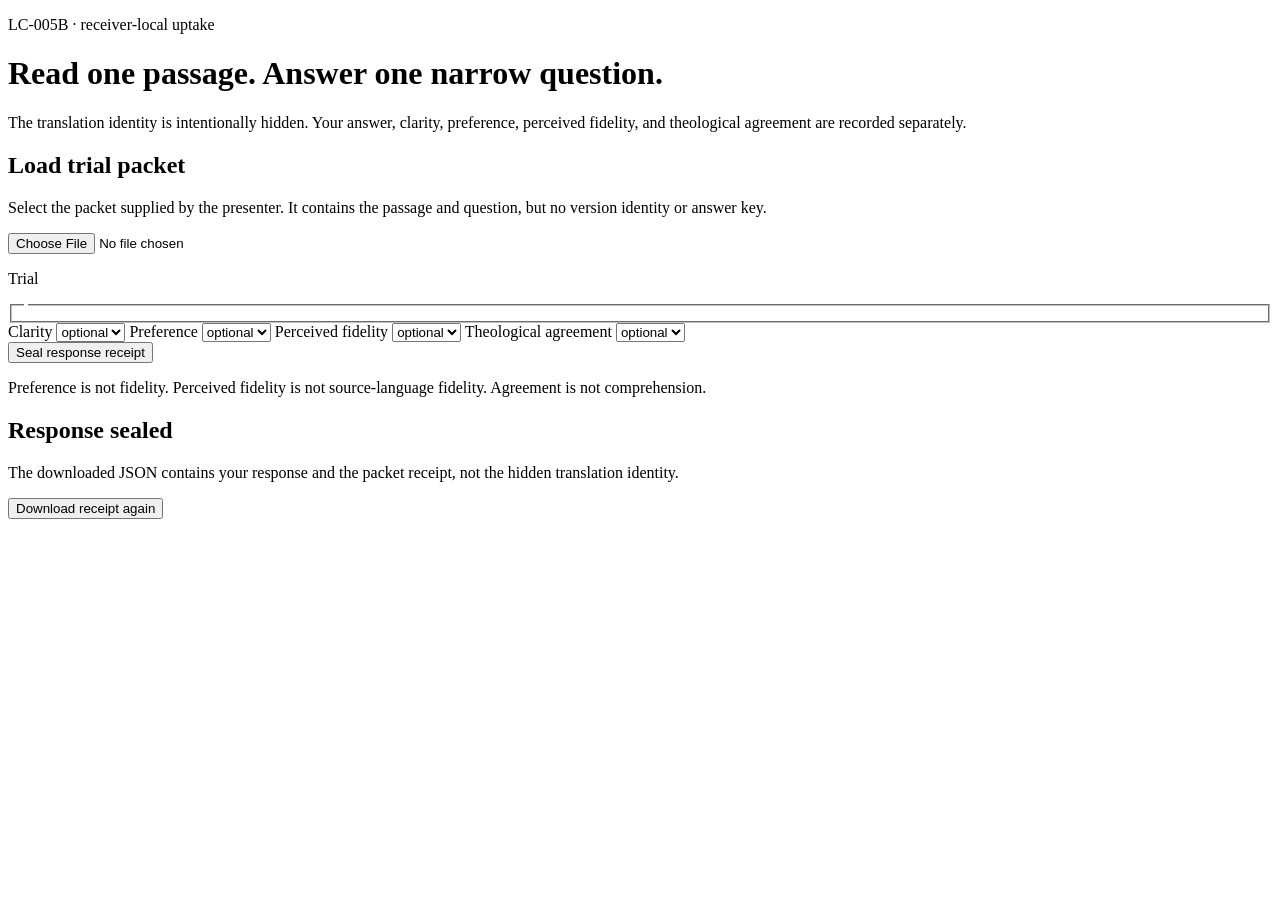
==== tools/linguistic-carry/survey/index.html @ 16979d3a "LC-005: add blinded participant survey surface" ====
<!doctype html>
<html lang="en">
<head>
  <meta charset="utf-8">
  <meta name="viewport" content="width=device-width,initial-scale=1">
  <title>Receiver Study</title>
  <link rel="stylesheet" href="./survey.css">
</head>
<body>
  <main class="shell">
    <header class="mast">
      <p class="eyebrow">LC-005B · receiver-local uptake</p>
      <h1>Read one passage. Answer one narrow question.</h1>
      <p class="lede">The translation identity is intentionally hidden. Your answer, clarity, preference, perceived fidelity, and theological agreement are recorded separately.</p>
    </header>

    <section id="loader" class="panel">
      <h2>Load trial packet</h2>
      <p>Select the packet supplied by the presenter. It contains the passage and question, but no version identity or answer key.</p>
      <input id="packet-file" type="file" accept=".json,application/json">
      <p id="load-status" class="status" aria-live="polite"></p>
    </section>

    <form id="study-form" class="panel hidden">
      <div class="receipt-line"><span>Trial</span><code id="trial-label"></code></div>
      <blockquote id="passage"></blockquote>
      <fieldset>
        <legend id="prompt"></legend>
        <div id="options" class="options"></div>
      </fieldset>

      <div class="ratings">
        <label>Clarity <select name="clarity_1_5"><option value="">optional</option><option>1</option><option>2</option><option>3</option><option>4</option><option>5</option></select></label>
        <label>Preference <select name="preference_1_5"><option value="">optional</option><option>1</option><option>2</option><option>3</option><option>4</option><option>5</option></select></label>
        <label>Perceived fidelity <select name="perceived_fidelity_1_5"><option value="">optional</option><option>1</option><option>2</option><option>3</option><option>4</option><option>5</option></select></label>
        <label>Theological agreement <select name="theological_agreement_1_5"><option value="">optional</option><option>1</option><option>2</option><option>3</option><option>4</option><option>5</option></select></label>
      </div>

      <button type="submit">Seal response receipt</button>
      <p class="fine">Preference is not fidelity. Perceived fidelity is not source-language fidelity. Agreement is not comprehension.</p>
      <p id="form-status" class="status" aria-live="polite"></p>
    </form>

    <section id="done" class="panel hidden">
      <h2>Response sealed</h2>
      <p>The downloaded JSON contains your response and the packet receipt, not the hidden translation identity.</p>
      <button id="download-again" type="button">Download receipt again</button>
    </section>
  </main>
  <script type="module" src="./participant.mjs"></script>
</body>
</html>
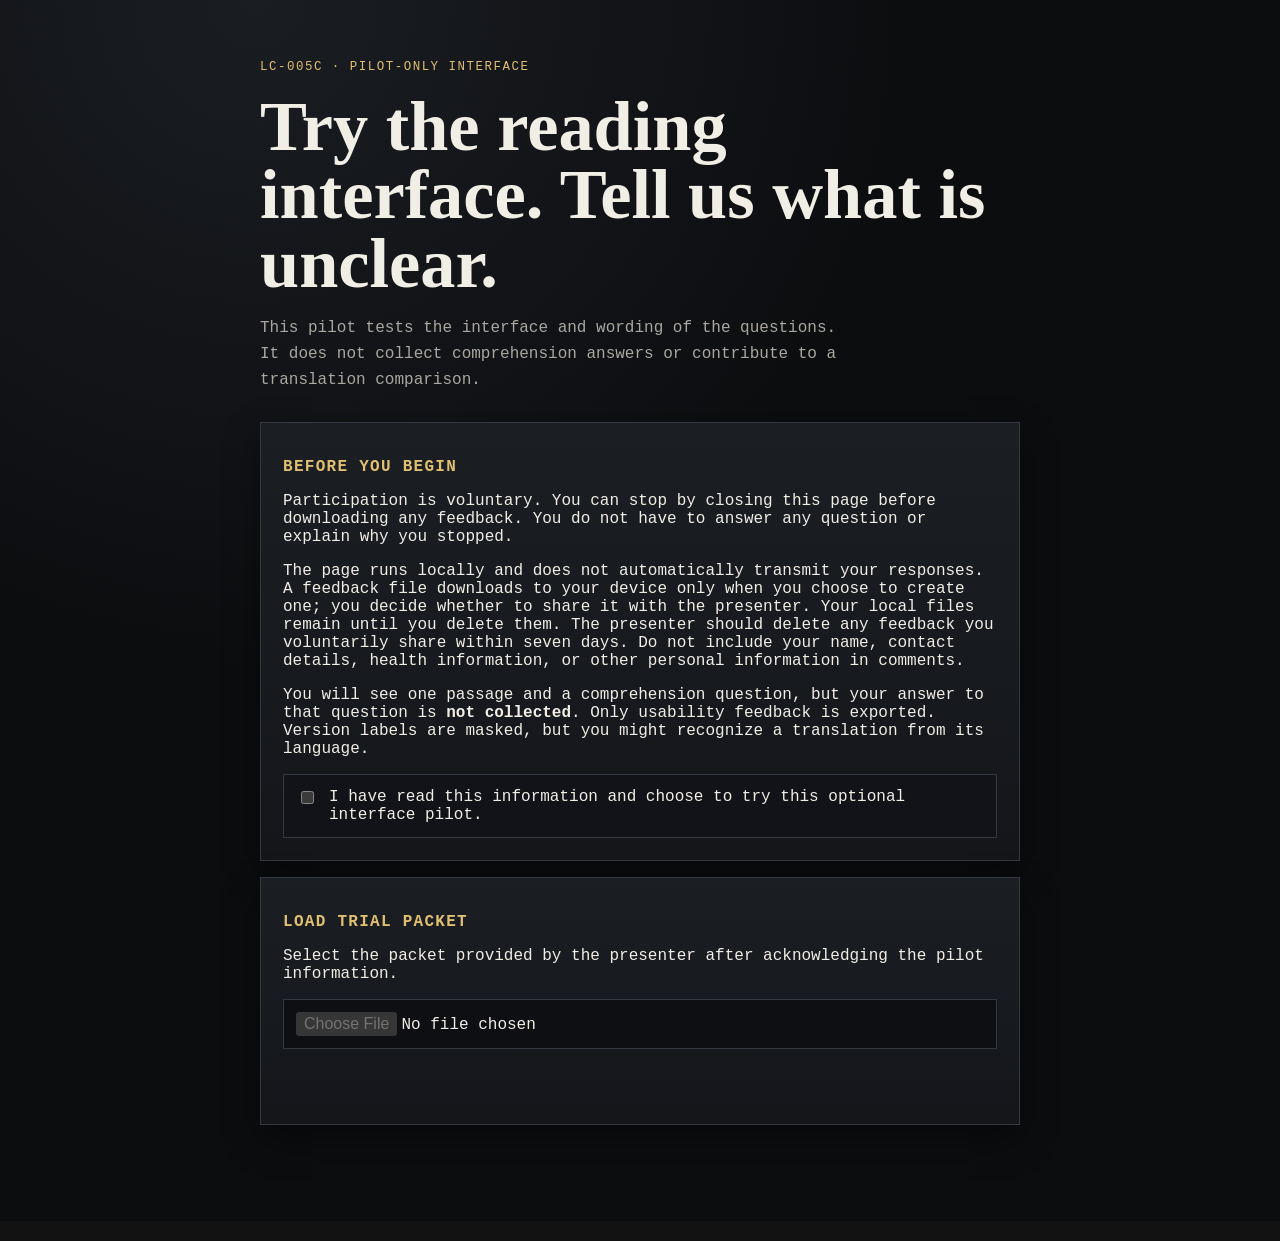
==== commit 88cfd70c: "LC-005C: gate participant UI behind voluntary pilot information" ====
--- a/tools/linguistic-carry/survey/index.html
+++ b/tools/linguistic-carry/survey/index.html
@@ -3,48 +3,74 @@
 <head>
   <meta charset="utf-8">
   <meta name="viewport" content="width=device-width,initial-scale=1">
-  <title>Receiver Study</title>
+  <title>Receiver Study · Pilot-only Interface</title>
   <link rel="stylesheet" href="./survey.css">
 </head>
 <body>
   <main class="shell">
     <header class="mast">
-      <p class="eyebrow">LC-005B · receiver-local uptake</p>
-      <h1>Read one passage. Answer one narrow question.</h1>
-      <p class="lede">The translation identity is intentionally hidden. Your answer, clarity, preference, perceived fidelity, and theological agreement are recorded separately.</p>
+      <p class="eyebrow">LC-005C · pilot-only interface</p>
+      <h1>Try the reading interface. Tell us what is unclear.</h1>
+      <p class="lede">This pilot tests the interface and wording of the questions. It does not collect comprehension answers or contribute to a translation comparison.</p>
     </header>
-
+    <section class="panel" id="pilot-info">
+      <h2>Before you begin</h2>
+      <p>Participation is voluntary. You can stop by closing this page before downloading any feedback. You do not have to answer any question or explain why you stopped.</p>
+      <p>The page runs locally and does not automatically transmit your responses. A feedback file downloads to your device only when you choose to create one; you decide whether to share it with the presenter. Your local files remain until you delete them. The presenter should delete any feedback you voluntarily share within seven days. Do not include your name, contact details, health information, or other personal information in comments.</p>
+      <p>You will see one passage and a comprehension question, but your answer to that question is <strong>not collected</strong>. Only usability feedback is exported. Version labels are masked, but you might recognize a translation from its language.</p>
+      <label class="choice"><input id="pilot-ack" type="checkbox"> I have read this information and choose to try this optional interface pilot.</label>
+    </section>
     <section id="loader" class="panel">
       <h2>Load trial packet</h2>
-      <p>Select the packet supplied by the presenter. It contains the passage and question, but no version identity or answer key.</p>
-      <input id="packet-file" type="file" accept=".json,application/json">
+      <p>Select the packet provided by the presenter after acknowledging the pilot information.</p>
+      <input id="packet-file" type="file" accept=".json,application/json" disabled>
       <p id="load-status" class="status" aria-live="polite"></p>
     </section>
 
-    <form id="study-form" class="panel hidden">
-      <div class="receipt-line"><span>Trial</span><code id="trial-label"></code></div>
+    <form id="pilot-form" class="panel hidden">
+      <div class="receipt-line"><span>Pilot trial</span><code id="trial-label"></code></div>
       <blockquote id="passage"></blockquote>
       <fieldset>
         <legend id="prompt"></legend>
         <div id="options" class="options"></div>
+        <p class="fine">Read the options to see whether they are understandable. Do not submit a choice; no comprehension answer is collected in this pilot.</p>
       </fieldset>
 
-      <div class="ratings">
-        <label>Clarity <select name="clarity_1_5"><option value="">optional</option><option>1</option><option>2</option><option>3</option><option>4</option><option>5</option></select></label>
-        <label>Preference <select name="preference_1_5"><option value="">optional</option><option>1</option><option>2</option><option>3</option><option>4</option><option>5</option></select></label>
-        <label>Perceived fidelity <select name="perceived_fidelity_1_5"><option value="">optional</option><option>1</option><option>2</option><option>3</option><option>4</option><option>5</option></select></label>
-        <label>Theological agreement <select name="theological_agreement_1_5"><option value="">optional</option><option>1</option><option>2</option><option>3</option><option>4</option><option>5</option></select></label>
-      </div>
+      <fieldset class="ratings">
+        <label>Were the instructions clear?
+          <select name="instructions_clear" required><option value="">Choose one</option><option value="yes">Yes</option><option value="no">No</option><option value="unsure">Unsure</option></select>
+        </label>
+        <label>Was the question understandable?
+          <select name="question_clear" required><option value="">Choose one</option><option value="yes">Yes</option><option value="no">No</option><option value="unsure">Unsure</option></select>
+        </label>
+        <label>Was the page usable on this device?
+          <select name="layout_usable" required><option value="">Choose one</option><option value="yes">Yes</option><option value="no">No</option><option value="unsure">Unsure</option></select>
+        </label>
+      </fieldset>
 
-      <button type="submit">Seal response receipt</button>
-      <p class="fine">Preference is not fidelity. Perceived fidelity is not source-language fidelity. Agreement is not comprehension.</p>
+      <fieldset>
+        <legend>What, if anything, was difficult?</legend>
+        <div class="options">
+          <label class="choice"><input type="checkbox" name="issues" value="passage_visibility"> Passage was hard to see or read</label>
+          <label class="choice"><input type="checkbox" name="issues" value="question_ambiguous"> Question could mean several things</label>
+          <label class="choice"><input type="checkbox" name="issues" value="choices_ambiguous"> Answer choices overlap or are confusing</label>
+          <label class="choice"><input type="checkbox" name="issues" value="device_layout"> Page layout or controls did not work well</label>
+          <label class="choice"><input type="checkbox" name="issues" value="version_recognized"> I could recognize the version despite hidden labels</label>
+          <label class="choice"><input type="checkbox" name="issues" value="other"> Other issue</label>
+        </div>
+      </fieldset>
+      <label class="stack">Optional interface note (no personal information)
+        <textarea name="notes" maxlength="500" rows="3" placeholder="What should be clearer?"></textarea>
+      </label>
+      <button type="submit">Create pilot-only feedback file</button>
+      <p class="fine">This feedback file contains no comprehension answer, translation arm, passage text, or identity. It cannot be used by the main study's scoring and aggregation commands.</p>
       <p id="form-status" class="status" aria-live="polite"></p>
     </form>
 
     <section id="done" class="panel hidden">
-      <h2>Response sealed</h2>
-      <p>The downloaded JSON contains your response and the packet receipt, not the hidden translation identity.</p>
-      <button id="download-again" type="button">Download receipt again</button>
+      <h2>Feedback file created</h2>
+      <p>The feedback file is on your device; nothing was submitted automatically. Share it only if you choose. Delete the file when you no longer need it.</p>
+      <button id="download-again" type="button">Download feedback again</button>
     </section>
   </main>
   <script type="module" src="./participant.mjs"></script>
--- a/tools/linguistic-carry/survey/survey.css
+++ b/tools/linguistic-carry/survey/survey.css
@@ -0,0 +1,54 @@
+:root{
+  color-scheme:dark;
+  --bg:#0c0d0f;
+  --panel:#14161a;
+  --panel2:#1b1e23;
+  --ink:#f1eee6;
+  --muted:#a9a79f;
+  --line:#343840;
+  --accent:#e0bf70;
+  --danger:#f09a93;
+  font-family:ui-monospace,SFMono-Regular,Menlo,Consolas,monospace;
+}
+*{box-sizing:border-box}
+body{margin:0;background:radial-gradient(circle at 20% 0,#1a1d22 0,var(--bg) 42%);color:var(--ink);min-height:100vh}
+.shell{width:min(760px,calc(100% - 28px));margin:0 auto;padding:48px 0 80px}
+.shell.wide{width:min(900px,calc(100% - 28px))}
+.mast{margin-bottom:28px}
+.eyebrow{text-transform:uppercase;letter-spacing:.12em;color:var(--accent);font-size:.78rem}
+h1{font-family:Georgia,serif;font-size:clamp(2rem,7vw,4.4rem);line-height:.97;margin:.25em 0}
+h2{font-size:1rem;text-transform:uppercase;letter-spacing:.08em;color:var(--accent)}
+.lede{max-width:62ch;color:var(--muted);line-height:1.65}
+.panel{background:linear-gradient(180deg,var(--panel2),var(--panel));border:1px solid var(--line);padding:22px;margin:16px 0;box-shadow:0 14px 34px #0006}
+.boundary{border-style:dashed}
+.hidden{display:none!important}
+input[type=file],select,textarea,button{font:inherit}
+input[type=file],select,textarea{width:100%;background:#0d0f12;color:var(--ink);border:1px solid var(--line);padding:12px}
+textarea{resize:vertical;line-height:1.5}
+button{background:var(--accent);color:#15120a;border:0;padding:12px 16px;font-weight:800;cursor:pointer}
+button.secondary{background:#262a31;color:var(--ink);border:1px solid var(--line);padding:8px 10px}
+button:hover{filter:brightness(1.08)}
+blockquote{font-family:Georgia,serif;font-size:1.45rem;line-height:1.5;margin:24px 0;padding:22px;border-left:3px solid var(--accent);background:#0d0f12}
+fieldset{border:0;padding:0;margin:28px 0}
+legend{font-weight:800;font-size:1.08rem;line-height:1.45;margin-bottom:14px}
+.options{display:grid;gap:10px}
+.choice{display:flex;gap:12px;align-items:flex-start;padding:13px;border:1px solid var(--line);background:#111318;cursor:pointer}
+.choice:has(input:checked){border-color:var(--accent);background:#211e16}
+.choice input{margin-top:3px}
+.ratings{display:grid;grid-template-columns:repeat(2,minmax(0,1fr));gap:12px;margin:22px 0}
+.ratings label,.stack label{display:grid;gap:7px;color:var(--muted)}
+.receipt-line,.operator-card>div{display:flex;justify-content:space-between;gap:18px;align-items:center}
+code{overflow-wrap:anywhere;color:#d7d1c4}
+.status{min-height:1.3em;color:#9bc9a8}
+.status.error{color:var(--danger)}
+.fine{color:var(--muted);font-size:.8rem;line-height:1.5}
+.stack{display:grid;gap:14px;margin-top:18px}
+.command-box{display:grid;grid-template-columns:auto 1fr auto;gap:10px;align-items:center;background:#0d0f12;padding:12px;border:1px solid var(--line)}
+.operator-card{display:grid;gap:12px;margin-top:18px;padding:15px;background:#0d0f12;border:1px solid #6a5630}
+a{color:var(--accent)}
+@media(max-width:620px){
+  .shell{padding-top:28px}
+  .ratings{grid-template-columns:1fr}
+  .command-box{grid-template-columns:1fr}
+  .receipt-line,.operator-card>div{align-items:flex-start;flex-direction:column}
+}
